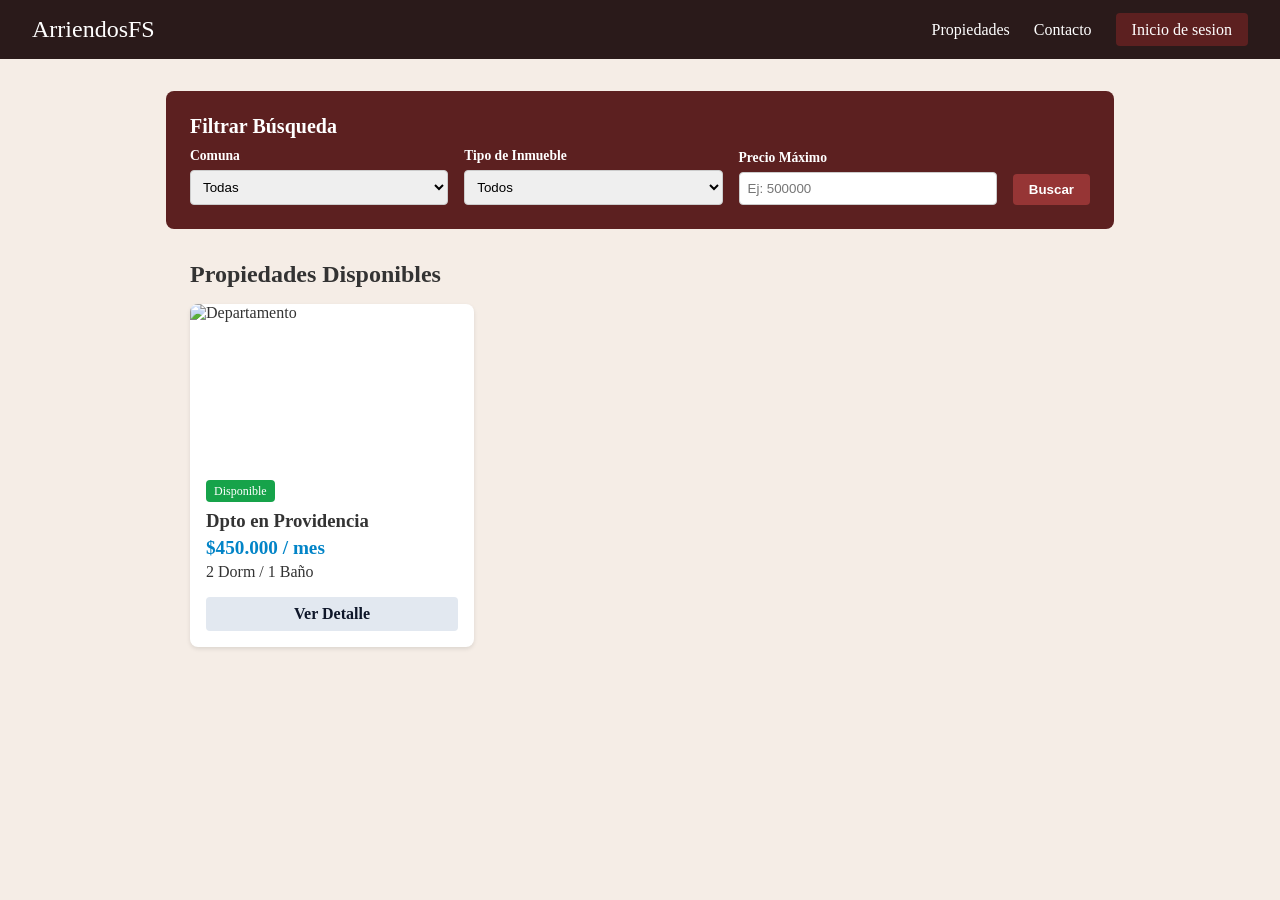
==== index.html @ 1f22d339 "Inicio" ====
<!DOCTYPE html>
<html>
    <head>
        <meta charset="UTF-8">
        <title>No se</title>
        <link rel="stylesheet" href="styles.css">
    </head>
    <body>


    <header>
        <a href="index.html" id="nombre-pag">ArriendosFS</a>
        <nav id="nav-header">
        <ul>
            <li><a href="#">Propiedades</a></li>
            <li><a href="#">Contacto</a></li>
            <li><a href="#" id="btn-inicio-sesion">Inicio de sesion</a></li>
        </ul>
        </nav>
    </header>

    <main>
        <section id="contenedor-filtros">
        <h3 id="titulo-filtro">Filtrar Búsqueda</h3>
        <form id="form-filtro">
            <div class="campo">
            <label for="comuna">Comuna</label>
            <select id="comuna">
                <option value="">Todas</option>
                <option value="providencia">Providencia</option>
                <option value="santiago">Santiago</option>
                <option value="las-condes">Las Condes</option>
            </select>
            </div>

            <div class="campo">
            <label for="tipo">Tipo de Inmueble</label>
            <select id="tipo">
                <option value="">Todos</option>
                <option value="departamento">Departamento</option>
                <option value="casa">Casa</option>
            </select>
            </div>

            <div class="campo">
            <label for="precio">Precio Máximo</label>
            <input type="number" id="precio" placeholder="Ej: 500000">
            </div>

            <button type="button" id="btn-buscar">Buscar</button>
        </form>
        </section>

        <section class="contenedor-catalogo">
        <h2>Propiedades Disponibles</h2>
        
        <div class="grid-tarjetas">
            
            <article class="tarjeta">
            <img src="https://encrypted-tbn0.gstatic.com/images?q=tbn:ANd9GcQ0rPWKWiBY8YCHVSubOOQ-rGFrdm1U799_s_og515Jdw&s=10" alt="Departamento">
            <div class="contenido-tarjeta">
                <span class="badge">Disponible</span>
                <h3>Dpto en Providencia</h3>
                <p class="precio">$450.000 / mes</p>
                <p>2 Dorm / 1 Baño</p>
                <a href="#" class="btn-detalle">Ver Detalle</a>
            </div>
            </article>

        </div>
        </section>

    </main>
    
    </body>
</html>
---- styles.css ----
* {
    margin: 0;
    padding: 0;
}

body {
    background-color: #f5ede6;
    color: #333333
}

header {
    background-color: #2a1a1a;
    color: #ffffff;
    display: flex;
    align-items: center;
    padding: 16px 32px;
    justify-content: space-between;
}

#nombre-pag {
    color: #ffffff;
    text-decoration: none;
    font-size: 24px;
}

#nav-header ul {
    display: flex;
    list-style: none;
    gap: 24px;
}

#nav-header a {
    color: #ffffff;
    text-decoration: none;
    font-size: 16px;
}

#btn-inicio-sesion {
    background-color: #5c2020;
    padding: 8px 16px;
    border-radius: 4px;
    color: #ffffff;
}

#contenedor-filtros {
    background-color: #5c2020;
    color: #ffffff;
    max-width: 900px;
    margin: 32px auto;
    padding: 24px;
    border-radius: 8px;
}

#form-filtro {
  display: flex;
  gap: 1rem;
  flex-wrap: wrap;
  align-items: flex-end;
}

.campo {
  flex: 1;
  min-width: 160px;
  display: flex;
  flex-direction: column;
}

.campo label {
  font-size: 0.85rem;
  margin-bottom: 0.4rem;
  font-weight: bold;
}

.campo select, 
.campo input {
  padding: 0.5rem;
  border: 1px solid #cccccc;
  border-radius: 4px;
}

#btn-buscar {
    background-color: #963535;
    color: #ffffff;
    border: none;
    padding: 8px 16px;
    border-radius: 4px;
    cursor: pointer;
    font-weight: bold;
}

#btn-buscar:hover {
  background-color: #421616;
}

#titulo-filtro {
    padding: 0 0 10px 0;
    font-size: 20px;
}

.contenedor-catalogo {
  max-width: 900px;
  margin: 0 auto 3rem auto;
}

.grid-tarjetas {
  display: grid;
  grid-template-columns: repeat(auto-fill, minmax(260px, 1fr));
  gap: 1.5rem;
  margin-top: 1rem;
}

.tarjeta {
  background-color: #ffffff;
  border-radius: 8px;
  overflow: hidden;
  box-shadow: 0 2px 4px rgba(0, 0, 0, 0.1);
  display: flex;
  flex-direction: column;
}

.tarjeta img {
  width: 100%;
  height: 160px;
  object-fit: cover;
}

.contenido-tarjeta {
  padding: 1rem;
}

.badge {
  display: inline-block;
  padding: 0.2rem 0.5rem;
  background-color: #16a34a;
  color: white;
  font-size: 0.75rem;
  border-radius: 4px;
  margin-bottom: 0.5rem;
}

.precio {
  color: #0284c7;
  font-size: 1.2rem;
  font-weight: bold;
  margin: 0.3rem 0;
}

.btn-detalle {
  display: block;
  text-align: center;
  background-color: #e2e8f0;
  color: #0f172a;
  text-decoration: none;
  padding: 0.5rem;
  border-radius: 4px;
  margin-top: 1rem;
  font-weight: bold;
}

.btn-detalle:hover {
  background-color: #cbd5e1;
}
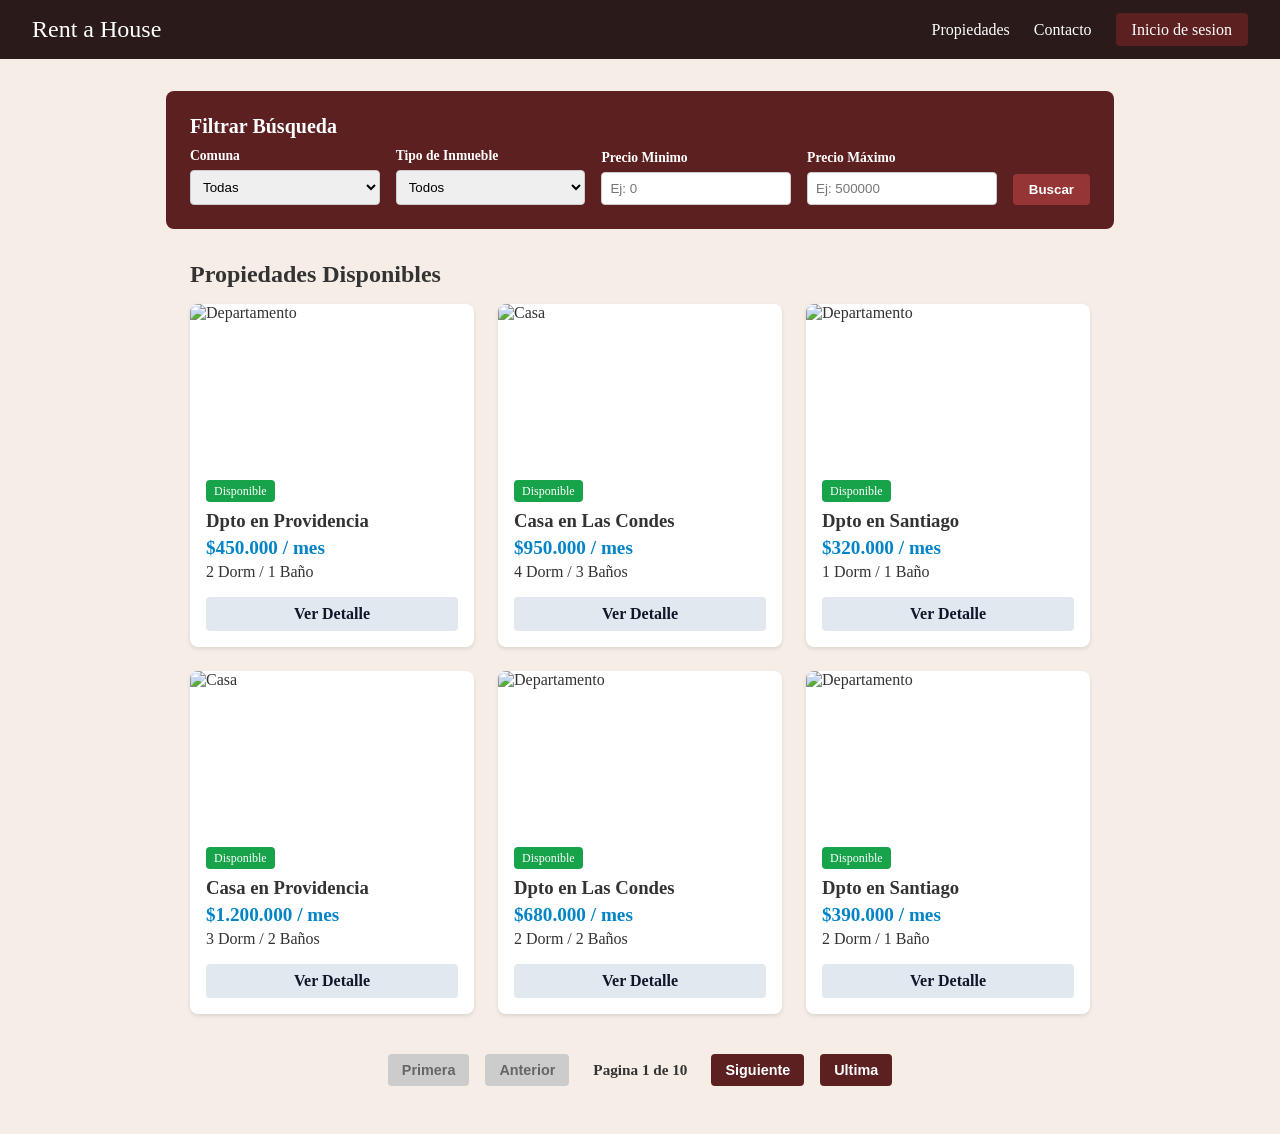
==== commit 573bc0a3: "avanze en pagina de busqueda, pagina de detalles implementada" ====
--- a/index.html
+++ b/index.html
@@ -2,14 +2,14 @@
 <html>
     <head>
         <meta charset="UTF-8">
-        <title>No se</title>
+        <title>Buscar propiedades</title>
         <link rel="stylesheet" href="styles.css">
     </head>
     <body>
 
 
     <header>
-        <a href="index.html" id="nombre-pag">ArriendosFS</a>
+        <a href="index.html" id="nombre-pag">Rent a House</a>
         <nav id="nav-header">
         <ul>
             <li><a href="#">Propiedades</a></li>
@@ -43,8 +43,13 @@
             </div>
 
             <div class="campo">
+            <label for="precio">Precio Minimo</label>
+            <input type="number" id="precio_min" placeholder="Ej: 0">
+            </div>
+
+            <div class="campo">
             <label for="precio">Precio Máximo</label>
-            <input type="number" id="precio" placeholder="Ej: 500000">
+            <input type="number" id="precio_max" placeholder="Ej: 500000">
             </div>
 
             <button type="button" id="btn-buscar">Buscar</button>
@@ -54,12 +59,12 @@
         <section class="contenedor-catalogo">
         <h2>Propiedades Disponibles</h2>
         
-        <div class="grid-tarjetas">
+        <div class="grid-propiedades">
             
-            <article class="tarjeta">
+            <article class="info-propiedad">
             <img src="https://encrypted-tbn0.gstatic.com/images?q=tbn:ANd9GcQ0rPWKWiBY8YCHVSubOOQ-rGFrdm1U799_s_og515Jdw&s=10" alt="Departamento">
-            <div class="contenido-tarjeta">
-                <span class="badge">Disponible</span>
+            <div class="contenido-propiedad">
+                <span class="estado-propiedad">Disponible</span>
                 <h3>Dpto en Providencia</h3>
                 <p class="precio">$450.000 / mes</p>
                 <p>2 Dorm / 1 Baño</p>
@@ -67,7 +72,72 @@
             </div>
             </article>
 
+
+             <article class="info-propiedad">
+            <img src="https://cache.enlaceinmobiliario.cl/cdn-cgi/image/format=webp,width=auto,height=293/DiseosinttuloT.-683738bfacd817.webp" alt="Casa">
+            <div class="contenido-propiedad">
+                <span class="estado-propiedad">Disponible</span>
+                <h3>Casa en Las Condes</h3>
+                <p class="precio">$950.000 / mes</p>
+                <p>4 Dorm / 3 Baños</p>
+                <a href="#" class="btn-detalle">Ver Detalle</a>
+            </div>
+            </article>
+
+            <article class="info-propiedad">
+            <img src="https://encrypted-tbn0.gstatic.com/images?q=tbn:ANd9GcQZvKnG5Xv_4jPkBTbIH414GO9c1qU98kRMdAsPIR1vzffpo4Tww0I4xgZA&s=10" alt="Departamento">
+            <div class="contenido-propiedad">
+                <span class="estado-propiedad">Disponible</span>
+                <h3>Dpto en Santiago</h3>
+                <p class="precio">$320.000 / mes</p>
+                <p>1 Dorm / 1 Baño</p>
+                <a href="#" class="btn-detalle">Ver Detalle</a>
+            </div>
+            </article>
+
+            <article class="info-propiedad">
+            <img src="https://encrypted-tbn0.gstatic.com/images?q=tbn:ANd9GcRKdGm5MUOHX5bXEGTLJxtabIO2lG6jBqBHimjG5SM8obzz94jOzar3Nsk&s=10" alt="Casa">
+            <div class="contenido-propiedad">
+                <span class="estado-propiedad">Disponible</span>
+                <h3>Casa en Providencia</h3>
+                <p class="precio">$1.200.000 / mes</p>
+                <p>3 Dorm / 2 Baños</p>
+                <a href="#" class="btn-detalle">Ver Detalle</a>
+            </div>
+            </article>
+
+            <article class="info-propiedad">
+            <img src="https://demoazimg.prop360.cl/lgpropiedades/img/propiedades/6392_nnbeMgci0HUmYnceG5mj20260417162316.jpeg?sv=2021-06-08&ss=f&srt=sco&sp=r&se=2026-02-01T23:44:43Z&st=2022-09-12T15:44:43Z&spr=https&sig=8wumTxX67AEf8bZxCO8ZoRk9Jw6m8UWq2%2FYFAqMdnJw%3D" alt="Departamento">
+            <div class="contenido-propiedad">
+                <span class="estado-propiedad">Disponible</span>
+                <h3>Dpto en Las Condes</h3>
+                <p class="precio">$680.000 / mes</p>
+                <p>2 Dorm / 2 Baños</p>
+                <a href="#" class="btn-detalle">Ver Detalle</a>
+            </div>
+            </article>
+
+            <article class="info-propiedad">
+            <img src="https://encrypted-tbn0.gstatic.com/images?q=tbn:ANd9GcSO7C5NhjurmxUzo-tINYx4J98oD-4_DEHmKnXCE_JnRT9NfnIbCYhZi4_F&s=10" alt="Departamento">
+            <div class="contenido-propiedad">
+                <span class="estado-propiedad">Disponible</span>
+                <h3>Dpto en Santiago</h3>
+                <p class="precio">$390.000 / mes</p>
+                <p>2 Dorm / 1 Baño</p>
+                <a href="#" class="btn-detalle">Ver Detalle</a>
+            </div>
+            </article>
+
         </div>
+
+        <div class="paginacion">
+            <button class="btn-paginacion" disabled> Primera</button>
+            <button class="btn-paginacion" disabled> Anterior</button>
+            <span class="texto-paginacion"> Pagina 1 de 10</span>
+            <button class="btn-paginacion"> Siguiente</button>
+            <button class="btn-paginacion"> Ultima</button>
+        </div>
+
         </section>
 
     </main>
--- a/styles.css
+++ b/styles.css
@@ -60,7 +60,7 @@
 
 .campo {
   flex: 1;
-  min-width: 160px;
+  min-width: 140px;
   display: flex;
   flex-direction: column;
 }
@@ -102,14 +102,14 @@
   margin: 0 auto 3rem auto;
 }
 
-.grid-tarjetas {
+.grid-propiedades {
   display: grid;
   grid-template-columns: repeat(auto-fill, minmax(260px, 1fr));
   gap: 1.5rem;
   margin-top: 1rem;
 }
 
-.tarjeta {
+.info-propiedad {
   background-color: #ffffff;
   border-radius: 8px;
   overflow: hidden;
@@ -118,17 +118,17 @@
   flex-direction: column;
 }
 
-.tarjeta img {
+.info-propiedad img {
   width: 100%;
   height: 160px;
   object-fit: cover;
 }
 
-.contenido-tarjeta {
+.contenido-propiedad {
   padding: 1rem;
 }
 
-.badge {
+.estado-propiedad {
   display: inline-block;
   padding: 0.2rem 0.5rem;
   background-color: #16a34a;
@@ -159,4 +159,164 @@
 
 .btn-detalle:hover {
   background-color: #cbd5e1;
+}
+
+.paginacion{
+  display: flex;
+  justify-content: center;
+  align-items: center;
+  gap: 1rem;
+  margin-top: 2.5rem;
+  width: 100%;
+  flex-wrap: wrap;
+}
+
+.btn-paginacion{
+  background-color: #5c2020;
+  color: #ffffff;
+  border: none;
+  padding: 8px 14px;
+  border-radius: 4px;
+  cursor: pointer;
+  font-weight: bold;
+  font-size: 0.9rem;
+}
+
+.btn-paginacion:hover:not(:disabled){
+  background-color: #421616;
+}
+
+.btn-paginacion:disabled{
+  background-color: #cccccc;
+  color: #666;
+  cursor: not-allowed;
+}
+
+.texto-paginacion{
+  font-weight: bold;
+  color: #333333;
+  font-size: 0.95rem;
+  padding: 0 0.5rem;
+}
+
+.contenedor-detalle {
+    max-width: 900px;
+    margin: 0 auto 3rem auto;
+    padding: 0 1rem;
+}
+
+.btn-volver {
+    display: inline-block;
+    color: #5c2020;
+    text-decoration: none;
+    font-weight: bold;
+    margin-bottom: 1rem;
+}
+
+.btn-volver:hover {
+    text-decoration: underline;
+}
+
+.detalle-grid {
+    display: grid;
+    grid-template-columns: 1fr 1fr;
+    gap: 2rem;
+    background-color: #ffffff;
+    padding: 2rem;
+    border-radius: 8px;
+    box-shadow: 0 2px 4px rgba(0, 0, 0, 0.1);
+}
+
+@media (max-width: 768px) {
+    .detalle-grid {
+        grid-template-columns: 1fr;
+    }
+}
+
+.detalle-imagenes .img-principal {
+    width: 100%;
+    height: 300px;
+    object-fit: cover;
+    border-radius: 6px;
+    margin-bottom: 1rem;
+}
+
+.galeria-minaturas {
+    display: flex;
+    gap: 0.5rem;
+}
+
+.galeria-minaturas img {
+    width: calc(33.333% - 0.35rem);
+    height: 70px;
+    object-fit: cover;
+    border-radius: 4px;
+    cursor: pointer;
+    opacity: 0.8;
+    transition: opacity 0.2s;
+}
+
+.galeria-minaturas img:hover {
+    opacity: 1;
+}
+
+.detalle-info h2 {
+    font-size: 1.5rem;
+    margin-bottom: 0.5rem;
+    color: #2a1a1a;
+}
+
+.caracteristicas-clave {
+    margin: 1rem 0;
+    display: grid;
+    grid-template-columns: 1fr 1fr;
+    gap: 0.5rem;
+    background-color: #f5ede6;
+    padding: 1rem;
+    border-radius: 6px;
+    font-size: 0.9rem;
+}
+
+.descripcion-propiedad {
+    font-size: 0.95rem;
+    line-height: 1.5;
+    color: #555555;
+    margin-bottom: 1.5rem;
+}
+
+.contenedor-consulta {
+    background-color: #fcf8f6;
+    padding: 1.5rem;
+    border-radius: 6px;
+    border: 1px solid #e2dad4;
+}
+
+.contenedor-consulta h3 {
+    font-size: 1.1rem;
+    margin-bottom: 1rem;
+    color: #5c2020;
+}
+
+.contenedor-consulta textarea {
+    padding: 0.5rem;
+    border: 1px solid #cccccc;
+    border-radius: 4px;
+    font-family: inherit;
+    resize: vertical;
+}
+
+#btn-enviar-consulta {
+    background-color: #5c2020;
+    color: #ffffff;
+    border: none;
+    padding: 10px 16px;
+    border-radius: 4px;
+    cursor: pointer;
+    font-weight: bold;
+    width: 100%;
+    margin-top: 1rem;
+}
+
+#btn-enviar-consulta:hover {
+    background-color: #421616;
 }
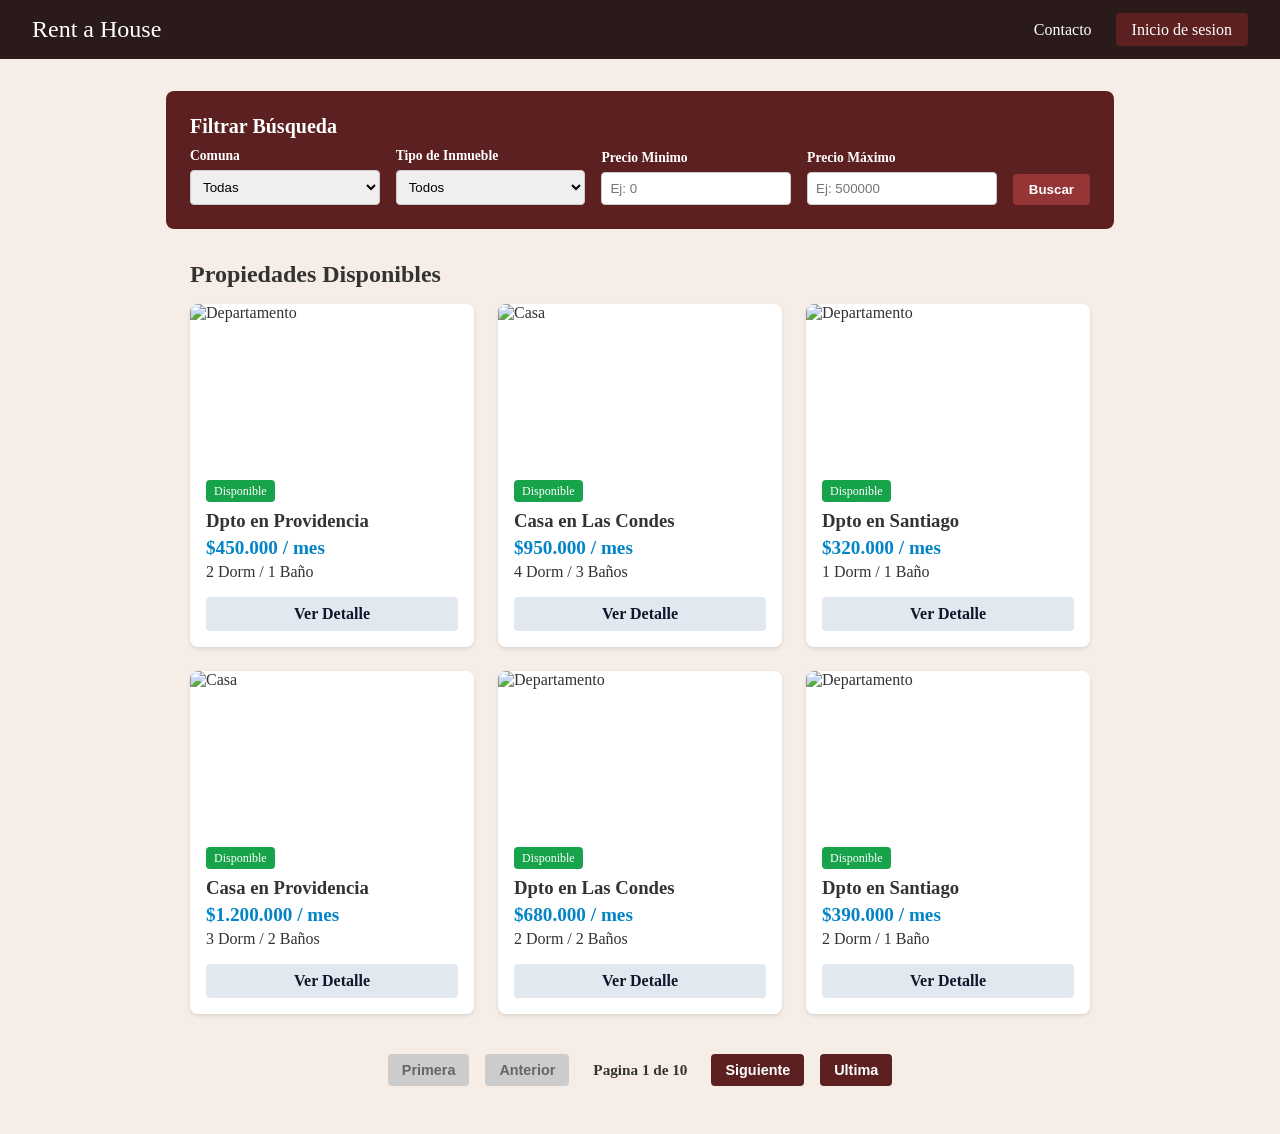
==== commit a7f09788: "agregue pagina login y registro de propiedades, implemente script para login" ====
--- a/index.html
+++ b/index.html
@@ -12,9 +12,8 @@
         <a href="index.html" id="nombre-pag">Rent a House</a>
         <nav id="nav-header">
         <ul>
-            <li><a href="#">Propiedades</a></li>
             <li><a href="#">Contacto</a></li>
-            <li><a href="#" id="btn-inicio-sesion">Inicio de sesion</a></li>
+            <li><a href="login.html" id="btn-inicio-sesion">Inicio de sesion</a></li>
         </ul>
         </nav>
     </header>
@@ -68,7 +67,7 @@
                 <h3>Dpto en Providencia</h3>
                 <p class="precio">$450.000 / mes</p>
                 <p>2 Dorm / 1 Baño</p>
-                <a href="#" class="btn-detalle">Ver Detalle</a>
+                <a href="detalles.html" class="btn-detalle">Ver Detalle</a>
             </div>
             </article>
 
@@ -80,7 +79,7 @@
                 <h3>Casa en Las Condes</h3>
                 <p class="precio">$950.000 / mes</p>
                 <p>4 Dorm / 3 Baños</p>
-                <a href="#" class="btn-detalle">Ver Detalle</a>
+                <a href="detalles.html" class="btn-detalle">Ver Detalle</a>
             </div>
             </article>
 
@@ -91,7 +90,7 @@
                 <h3>Dpto en Santiago</h3>
                 <p class="precio">$320.000 / mes</p>
                 <p>1 Dorm / 1 Baño</p>
-                <a href="#" class="btn-detalle">Ver Detalle</a>
+                <a href="detalles.html" class="btn-detalle">Ver Detalle</a>
             </div>
             </article>
 
@@ -102,7 +101,7 @@
                 <h3>Casa en Providencia</h3>
                 <p class="precio">$1.200.000 / mes</p>
                 <p>3 Dorm / 2 Baños</p>
-                <a href="#" class="btn-detalle">Ver Detalle</a>
+                <a href="detalles.html" class="btn-detalle">Ver Detalle</a>
             </div>
             </article>
 
@@ -113,7 +112,7 @@
                 <h3>Dpto en Las Condes</h3>
                 <p class="precio">$680.000 / mes</p>
                 <p>2 Dorm / 2 Baños</p>
-                <a href="#" class="btn-detalle">Ver Detalle</a>
+                <a href="detalles.html" class="btn-detalle">Ver Detalle</a>
             </div>
             </article>
 
@@ -124,7 +123,7 @@
                 <h3>Dpto en Santiago</h3>
                 <p class="precio">$390.000 / mes</p>
                 <p>2 Dorm / 1 Baño</p>
-                <a href="#" class="btn-detalle">Ver Detalle</a>
+                <a href="detalles.html" class="btn-detalle">Ver Detalle</a>
             </div>
             </article>
 
@@ -141,6 +140,8 @@
         </section>
 
     </main>
-    
+
+     <script src="index-script.js"></script>
+
     </body>
 </html>
--- a/styles.css
+++ b/styles.css
@@ -319,4 +319,74 @@
 
 #btn-enviar-consulta:hover {
     background-color: #421616;
+}
+
+
+#contenedor-login {
+    max-width: 450px;
+    margin: 60px auto;
+    padding: 0 1rem;
+}
+
+.caja-login {
+    background-color: #ffffff;
+    padding: 2.5rem;
+    border-radius: 8px;
+    box-shadow: 0 4px 8px rgba(0, 0, 0, 0.1);
+}
+
+.caja-login h2 {
+    color: #2a1a1a;
+    font-size: 1.8rem;
+    margin-bottom: 0.3rem;
+    text-align: center;
+}
+
+.subtitulo-login {
+    font-size: 0.85rem;
+    color: #666666;
+    text-align: center;
+    margin-bottom: 1.5rem;
+}
+
+#form-login {
+    display: flex;
+    flex-direction: column;
+    gap: 1.2rem;
+}
+
+#form-login .campo {
+    width: 100%;
+}
+
+#btn-ingresar {
+    background-color: #5c2020;
+    color: #ffffff;
+    border: none;
+    padding: 10px;
+    border-radius: 4px;
+    cursor: pointer;
+    font-weight: bold;
+    font-size: 1rem;
+    margin-top: 0.5px;
+}
+
+#btn-ingresar:hover {
+    background-color: #421616;
+}
+
+.enlaces-login {
+    margin-top: 1.5rem;
+    text-align: center;
+}
+
+.enlaces-login a {
+    color: #5c2020;
+    text-decoration: none;
+    font-size: 0.9rem;
+    font-weight: bold;
+}
+
+.enlaces-login a:hover {
+    text-decoration: underline;
 }
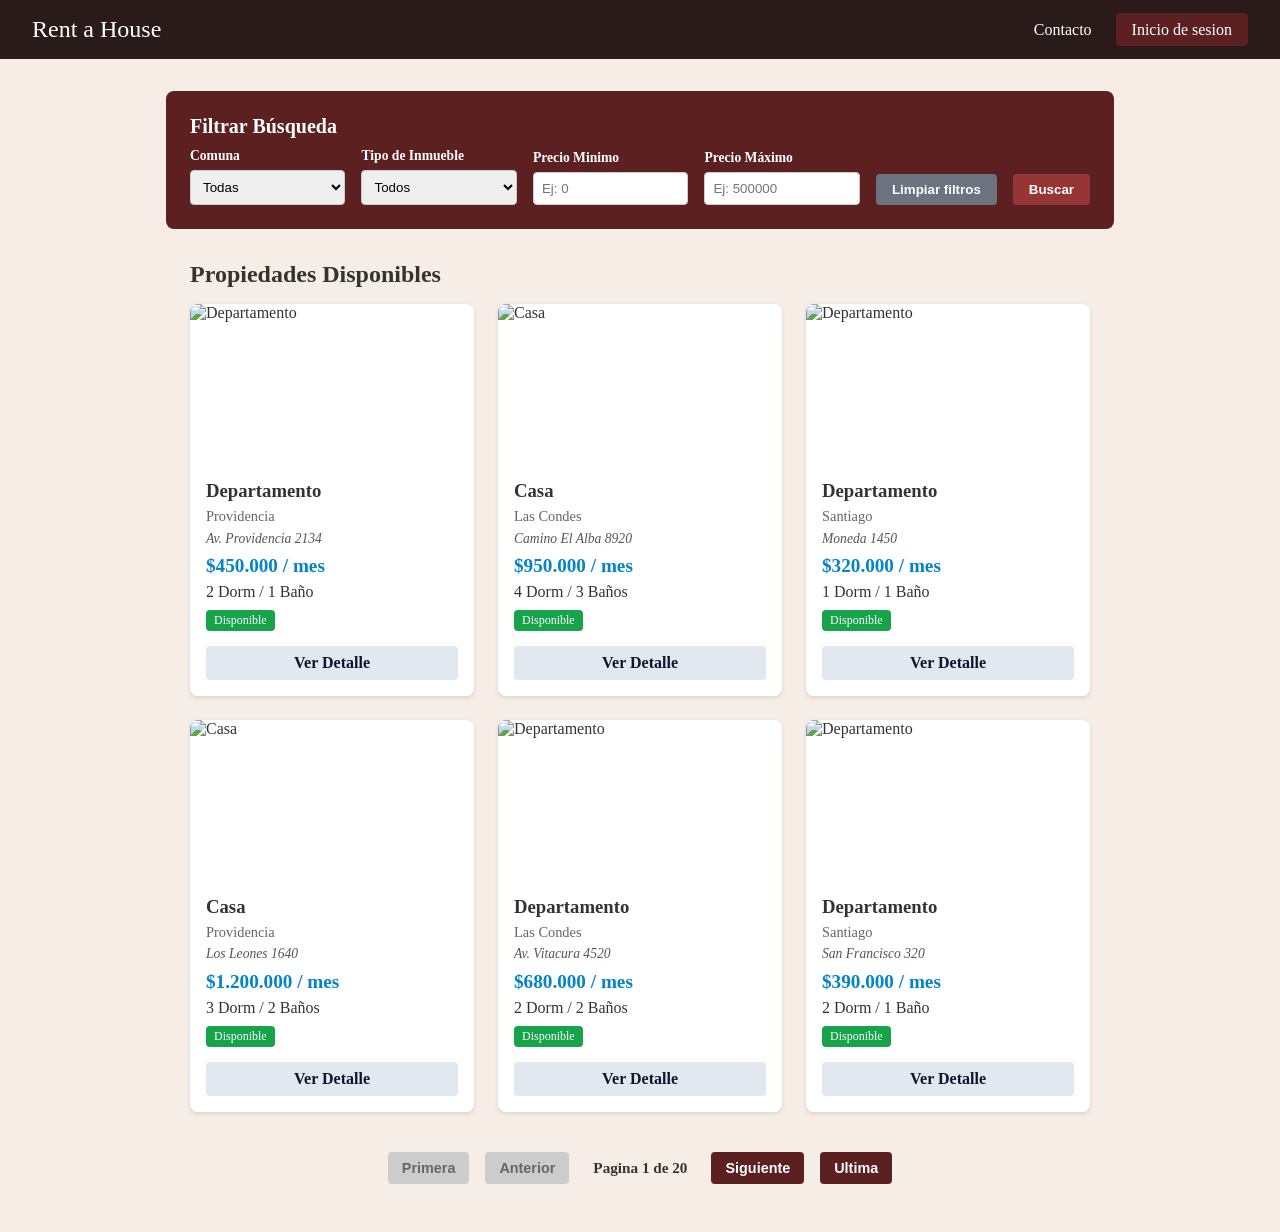
==== commit 4b4647ed: "mejore la informacion de las propiedades e implemente los filtros FUNCIONALES" ====
--- a/index.html
+++ b/index.html
@@ -43,7 +43,7 @@
 
             <div class="campo">
             <label for="precio">Precio Minimo</label>
-            <input type="number" id="precio_min" placeholder="Ej: 0">
+            <input type="number" id="precio_min" placeholder="Ej: 0" min="0">
             </div>
 
             <div class="campo">
@@ -51,6 +51,7 @@
             <input type="number" id="precio_max" placeholder="Ej: 500000">
             </div>
 
+            <button type="button" id="btn-reset">Limpiar filtros</button>
             <button type="button" id="btn-buscar">Buscar</button>
         </form>
         </section>
@@ -60,81 +61,92 @@
         
         <div class="grid-propiedades">
             
-            <article class="info-propiedad">
-            <img src="https://encrypted-tbn0.gstatic.com/images?q=tbn:ANd9GcQ0rPWKWiBY8YCHVSubOOQ-rGFrdm1U799_s_og515Jdw&s=10" alt="Departamento">
-            <div class="contenido-propiedad">
-                <span class="estado-propiedad">Disponible</span>
-                <h3>Dpto en Providencia</h3>
-                <p class="precio">$450.000 / mes</p>
-                <p>2 Dorm / 1 Baño</p>
-                <a href="detalles.html" class="btn-detalle">Ver Detalle</a>
-            </div>
+            <article class="info-propiedad" data-comuna="providencia" data-tipo="departamento" data-precio="450000">
+                <img src="https://encrypted-tbn0.gstatic.com/images?q=tbn:ANd9GcQ0rPWKWiBY8YCHVSubOOQ-rGFrdm1U799_s_og515Jdw&s=10" alt="Departamento">
+                <div class="contenido-propiedad">
+                    <h3>Departamento</h3>
+                    <p class="comuna-propiedad">Providencia</p>
+                    <p class="direccion-propiedad">Av. Providencia 2134</p>
+                    <p class="precio">$450.000 / mes</p>
+                    <p>2 Dorm / 1 Baño</p>
+                    <span class="estado-propiedad">Disponible</span>
+                    <a href="detalles.html" class="btn-detalle">Ver Detalle</a>
+                </div>
             </article>
 
-
-             <article class="info-propiedad">
-            <img src="https://cache.enlaceinmobiliario.cl/cdn-cgi/image/format=webp,width=auto,height=293/DiseosinttuloT.-683738bfacd817.webp" alt="Casa">
-            <div class="contenido-propiedad">
-                <span class="estado-propiedad">Disponible</span>
-                <h3>Casa en Las Condes</h3>
-                <p class="precio">$950.000 / mes</p>
-                <p>4 Dorm / 3 Baños</p>
-                <a href="detalles.html" class="btn-detalle">Ver Detalle</a>
-            </div>
+            <article class="info-propiedad" data-comuna="las-condes" data-tipo="casa" data-precio="950000">
+                <img src="https://cache.enlaceinmobiliario.cl/cdn-cgi/image/format=webp,width=auto,height=293/DiseosinttuloT.-683738bfacd817.webp" alt="Casa">
+                <div class="contenido-propiedad">
+                    <h3>Casa</h3>
+                    <p class="comuna-propiedad">Las Condes</p>
+                    <p class="direccion-propiedad">Camino El Alba 8920</p>
+                    <p class="precio">$950.000 / mes</p>
+                    <p>4 Dorm / 3 Baños</p>
+                    <span class="estado-propiedad">Disponible</span>
+                    <a href="detalles.html" class="btn-detalle">Ver Detalle</a>
+                </div>
             </article>
 
-            <article class="info-propiedad">
-            <img src="https://encrypted-tbn0.gstatic.com/images?q=tbn:ANd9GcQZvKnG5Xv_4jPkBTbIH414GO9c1qU98kRMdAsPIR1vzffpo4Tww0I4xgZA&s=10" alt="Departamento">
-            <div class="contenido-propiedad">
-                <span class="estado-propiedad">Disponible</span>
-                <h3>Dpto en Santiago</h3>
-                <p class="precio">$320.000 / mes</p>
-                <p>1 Dorm / 1 Baño</p>
-                <a href="detalles.html" class="btn-detalle">Ver Detalle</a>
-            </div>
+            <article class="info-propiedad" data-comuna="santiago" data-tipo="departamento" data-precio="320000">
+                <img src="https://encrypted-tbn0.gstatic.com/images?q=tbn:ANd9GcQZvKnG5Xv_4jPkBTbIH414GO9c1qU98kRMdAsPIR1vzffpo4Tww0I4xgZA&s=10" alt="Departamento">
+                <div class="contenido-propiedad">
+                    <h3>Departamento</h3>
+                    <p class="comuna-propiedad">Santiago</p>
+                    <p class="direccion-propiedad">Moneda 1450</p>
+                    <p class="precio">$320.000 / mes</p>
+                    <p>1 Dorm / 1 Baño</p>
+                    <span class="estado-propiedad">Disponible</span>
+                    <a href="detalles.html" class="btn-detalle">Ver Detalle</a>
+                </div>
             </article>
 
-            <article class="info-propiedad">
-            <img src="https://encrypted-tbn0.gstatic.com/images?q=tbn:ANd9GcRKdGm5MUOHX5bXEGTLJxtabIO2lG6jBqBHimjG5SM8obzz94jOzar3Nsk&s=10" alt="Casa">
-            <div class="contenido-propiedad">
-                <span class="estado-propiedad">Disponible</span>
-                <h3>Casa en Providencia</h3>
-                <p class="precio">$1.200.000 / mes</p>
-                <p>3 Dorm / 2 Baños</p>
-                <a href="detalles.html" class="btn-detalle">Ver Detalle</a>
-            </div>
+            <article class="info-propiedad" data-comuna="providencia" data-tipo="casa" data-precio="1200000">
+                <img src="https://encrypted-tbn0.gstatic.com/images?q=tbn:ANd9GcRKdGm5MUOHX5bXEGTLJxtabIO2lG6jBqBHimjG5SM8obzz94jOzar3Nsk&s=10" alt="Casa">
+                <div class="contenido-propiedad">
+                    <h3>Casa</h3>
+                    <p class="comuna-propiedad">Providencia</p>
+                    <p class="direccion-propiedad">Los Leones 1640</p>
+                    <p class="precio">$1.200.000 / mes</p>
+                    <p>3 Dorm / 2 Baños</p>
+                    <span class="estado-propiedad">Disponible</span>
+                    <a href="detalles.html" class="btn-detalle">Ver Detalle</a>
+                </div>
             </article>
 
-            <article class="info-propiedad">
-            <img src="https://demoazimg.prop360.cl/lgpropiedades/img/propiedades/6392_nnbeMgci0HUmYnceG5mj20260417162316.jpeg?sv=2021-06-08&ss=f&srt=sco&sp=r&se=2026-02-01T23:44:43Z&st=2022-09-12T15:44:43Z&spr=https&sig=8wumTxX67AEf8bZxCO8ZoRk9Jw6m8UWq2%2FYFAqMdnJw%3D" alt="Departamento">
-            <div class="contenido-propiedad">
-                <span class="estado-propiedad">Disponible</span>
-                <h3>Dpto en Las Condes</h3>
-                <p class="precio">$680.000 / mes</p>
-                <p>2 Dorm / 2 Baños</p>
-                <a href="detalles.html" class="btn-detalle">Ver Detalle</a>
-            </div>
+            <article class="info-propiedad" data-comuna="las-condes" data-tipo="departamento" data-precio="680000">
+                <img src="https://demoazimg.prop360.cl/lgpropiedades/img/propiedades/6392_nnbeMgci0HUmYnceG5mj20260417162316.jpeg?sv=2021-06-08&ss=f&srt=sco&sp=r&se=2026-02-01T23:44:43Z&st=2022-09-12T15:44:43Z&spr=https&sig=8wumTxX67AEf8bZxCO8ZoRk9Jw6m8UWq2%2FYFAqMdnJw%3D" alt="Departamento">
+                <div class="contenido-propiedad">
+                    <h3>Departamento</h3>
+                    <p class="comuna-propiedad">Las Condes</p>
+                    <p class="direccion-propiedad">Av. Vitacura 4520</p>
+                    <p class="precio">$680.000 / mes</p>
+                    <p>2 Dorm / 2 Baños</p>
+                    <span class="estado-propiedad">Disponible</span>
+                    <a href="detalles.html" class="btn-detalle">Ver Detalle</a>
+                </div>
             </article>
 
-            <article class="info-propiedad">
-            <img src="https://encrypted-tbn0.gstatic.com/images?q=tbn:ANd9GcSO7C5NhjurmxUzo-tINYx4J98oD-4_DEHmKnXCE_JnRT9NfnIbCYhZi4_F&s=10" alt="Departamento">
-            <div class="contenido-propiedad">
-                <span class="estado-propiedad">Disponible</span>
-                <h3>Dpto en Santiago</h3>
-                <p class="precio">$390.000 / mes</p>
-                <p>2 Dorm / 1 Baño</p>
-                <a href="detalles.html" class="btn-detalle">Ver Detalle</a>
-            </div>
+            <article class="info-propiedad" data-comuna="santiago" data-tipo="departamento" data-precio="390000">
+                <img src="https://encrypted-tbn0.gstatic.com/images?q=tbn:ANd9GcSO7C5NhjurmxUzo-tINYx4J98oD-4_DEHmKnXCE_JnRT9NfnIbCYhZi4_F&s=10" alt="Departamento">
+                <div class="contenido-propiedad">
+                    <h3>Departamento</h3>
+                    <p class="comuna-propiedad">Santiago</p>
+                    <p class="direccion-propiedad">San Francisco 320</p>
+                    <p class="precio">$390.000 / mes</p>
+                    <p>2 Dorm / 1 Baño</p>
+                    <span class="estado-propiedad">Disponible</span>
+                    <a href="detalles.html" class="btn-detalle">Ver Detalle</a>
+                </div>
             </article>
 
         </div>
 
         <div class="paginacion">
-            <button class="btn-paginacion" disabled> Primera</button>
-            <button class="btn-paginacion" disabled> Anterior</button>
-            <span class="texto-paginacion"> Pagina 1 de 10</span>
-            <button class="btn-paginacion"> Siguiente</button>
-            <button class="btn-paginacion"> Ultima</button>
+            <button type="button" id="btn-pag-primera" class="btn-paginacion" disabled> Primera</button>
+            <button type="button" id="btn-pag-anterior" class="btn-paginacion" disabled> Anterior</button>
+            <span id="texto-paginacion" class="texto-paginacion"> Pagina 1 de 10</span>
+            <button type="button" id="btn-pag-siguiente" class="btn-paginacion"> Siguiente</button>
+            <button type="button" id="btn-pag-ultima" class="btn-paginacion"> Ultima</button>
         </div>
 
         </section>
@@ -144,4 +156,4 @@
      <script src="index-script.js"></script>
 
     </body>
-</html>+</html>
--- a/styles.css
+++ b/styles.css
@@ -77,6 +77,21 @@
   border: 1px solid #cccccc;
   border-radius: 4px;
 }
+
+#btn-reset {
+    background-color: #6b7280; /* Gris oscuro */
+    color: #ffffff;
+    border: none;
+    padding: 8px 16px;
+    border-radius: 4px;
+    cursor: pointer;
+    font-weight: bold;
+}
+
+#btn-reset:hover {
+    background-color: #4b5563;
+}
+
 
 #btn-buscar {
     background-color: #963535;
@@ -125,36 +140,54 @@
 }
 
 .contenido-propiedad {
-  padding: 1rem;
+    padding: 1rem;
+    display: flex;
+    flex-direction: column;
+    gap: 0.35rem;
+}
+
+.comuna-propiedad {
+    font-size: 0.9rem;
+    color: #666666;
+    font-weight: 500;
+}
+
+.direccion-propiedad {
+    font-size: 0.85rem;
+    color: #555555;
+    font-style: italic;
+    margin-bottom: 0.2rem;
+}
+
+.precio {
+    color: #0284c7;
+    font-size: 1.2rem;
+    font-weight: bold;
+    margin: 0;
 }
 
 .estado-propiedad {
-  display: inline-block;
-  padding: 0.2rem 0.5rem;
-  background-color: #16a34a;
-  color: white;
-  font-size: 0.75rem;
-  border-radius: 4px;
-  margin-bottom: 0.5rem;
-}
-
-.precio {
-  color: #0284c7;
-  font-size: 1.2rem;
-  font-weight: bold;
-  margin: 0.3rem 0;
+    display: inline-block;
+    width: fit-content;
+    padding: 0.2rem 0.5rem;
+    background-color: #16a34a;
+    color: white;
+    font-size: 0.75rem;
+    border-radius: 4px;
+    margin-top: 0.2rem;
+    margin-bottom: 0;
 }
 
 .btn-detalle {
-  display: block;
-  text-align: center;
-  background-color: #e2e8f0;
-  color: #0f172a;
-  text-decoration: none;
-  padding: 0.5rem;
-  border-radius: 4px;
-  margin-top: 1rem;
-  font-weight: bold;
+    display: block;
+    text-align: center;
+    background-color: #e2e8f0;
+    color: #0f172a;
+    text-decoration: none;
+    padding: 0.5rem;
+    border-radius: 4px;
+    margin-top: 0.6rem;
+    font-weight: bold;
 }
 
 .btn-detalle:hover {
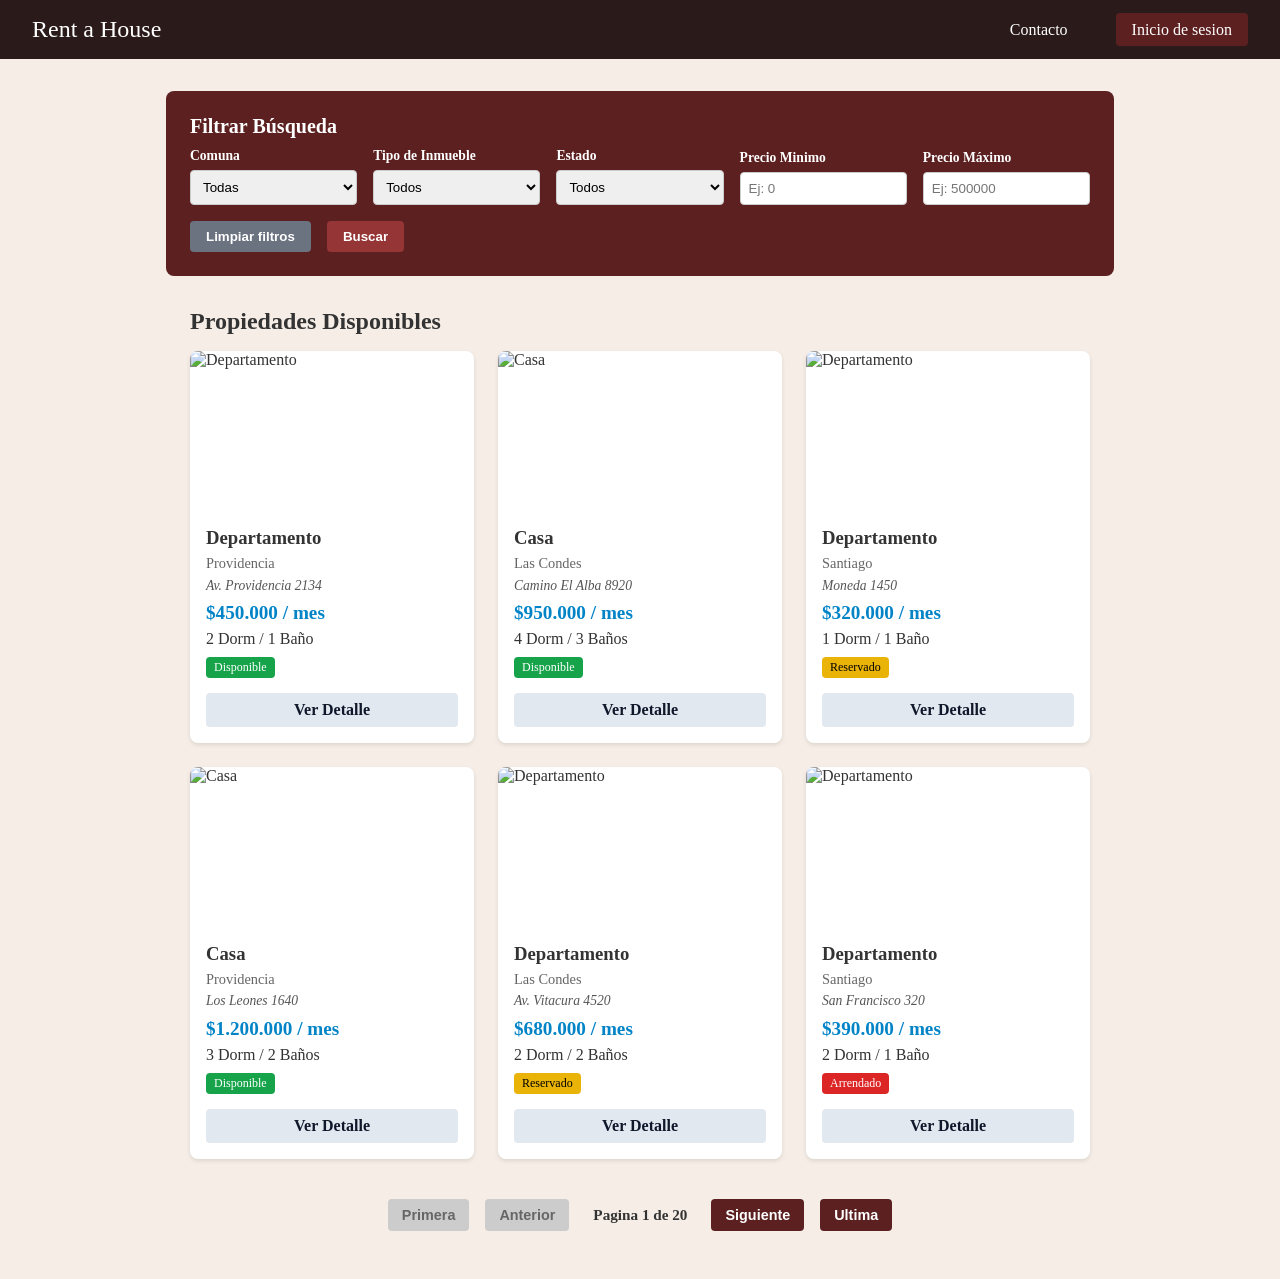
==== commit 30b7d091: "agregue mas estados con sus colores respectivos, agregue filtro por estado" ====
--- a/index.html
+++ b/index.html
@@ -13,6 +13,8 @@
         <nav id="nav-header">
         <ul>
             <li><a href="#">Contacto</a></li>
+            <li><a href="registro.html" id="item-registro" style="display: none;">Registro</a></li>
+            <li id="item-usuario" style="display: none;"> <span id="texto-usuario"></span></li>
             <li><a href="login.html" id="btn-inicio-sesion">Inicio de sesion</a></li>
         </ul>
         </nav>
@@ -42,6 +44,15 @@
             </div>
 
             <div class="campo">
+            <label for="estado">Estado</label>
+                <select id="estado">
+                    <option value="">Todos</option>
+                    <option value="disponible">Disponible</option>
+                    <option value="reservado">Reservado</option>
+                    <option value="arrendado">Arrendado</option>
+                </select>
+            </div>
+            <div class="campo">
             <label for="precio">Precio Minimo</label>
             <input type="number" id="precio_min" placeholder="Ej: 0" min="0">
             </div>
@@ -60,8 +71,8 @@
         <h2>Propiedades Disponibles</h2>
         
         <div class="grid-propiedades">
-            
-            <article class="info-propiedad" data-comuna="providencia" data-tipo="departamento" data-precio="450000">
+    
+            <article class="info-propiedad" data-comuna="providencia" data-tipo="departamento" data-estado="disponible" data-precio="450000">
                 <img src="https://encrypted-tbn0.gstatic.com/images?q=tbn:ANd9GcQ0rPWKWiBY8YCHVSubOOQ-rGFrdm1U799_s_og515Jdw&s=10" alt="Departamento">
                 <div class="contenido-propiedad">
                     <h3>Departamento</h3>
@@ -74,7 +85,7 @@
                 </div>
             </article>
 
-            <article class="info-propiedad" data-comuna="las-condes" data-tipo="casa" data-precio="950000">
+            <article class="info-propiedad" data-comuna="las-condes" data-tipo="casa" data-estado="disponible" data-precio="950000">
                 <img src="https://cache.enlaceinmobiliario.cl/cdn-cgi/image/format=webp,width=auto,height=293/DiseosinttuloT.-683738bfacd817.webp" alt="Casa">
                 <div class="contenido-propiedad">
                     <h3>Casa</h3>
@@ -87,7 +98,7 @@
                 </div>
             </article>
 
-            <article class="info-propiedad" data-comuna="santiago" data-tipo="departamento" data-precio="320000">
+            <article class="info-propiedad" data-comuna="santiago" data-tipo="departamento" data-estado="reservado" data-precio="320000">
                 <img src="https://encrypted-tbn0.gstatic.com/images?q=tbn:ANd9GcQZvKnG5Xv_4jPkBTbIH414GO9c1qU98kRMdAsPIR1vzffpo4Tww0I4xgZA&s=10" alt="Departamento">
                 <div class="contenido-propiedad">
                     <h3>Departamento</h3>
@@ -95,12 +106,12 @@
                     <p class="direccion-propiedad">Moneda 1450</p>
                     <p class="precio">$320.000 / mes</p>
                     <p>1 Dorm / 1 Baño</p>
-                    <span class="estado-propiedad">Disponible</span>
+                    <span class="estado-propiedad">Reservado</span>
                     <a href="detalles.html" class="btn-detalle">Ver Detalle</a>
                 </div>
             </article>
 
-            <article class="info-propiedad" data-comuna="providencia" data-tipo="casa" data-precio="1200000">
+            <article class="info-propiedad" data-comuna="providencia" data-tipo="casa" data-estado="disponible" data-precio="1200000">
                 <img src="https://encrypted-tbn0.gstatic.com/images?q=tbn:ANd9GcRKdGm5MUOHX5bXEGTLJxtabIO2lG6jBqBHimjG5SM8obzz94jOzar3Nsk&s=10" alt="Casa">
                 <div class="contenido-propiedad">
                     <h3>Casa</h3>
@@ -113,7 +124,7 @@
                 </div>
             </article>
 
-            <article class="info-propiedad" data-comuna="las-condes" data-tipo="departamento" data-precio="680000">
+            <article class="info-propiedad" data-comuna="las-condes" data-tipo="departamento" data-estado="reservado" data-precio="680000">
                 <img src="https://demoazimg.prop360.cl/lgpropiedades/img/propiedades/6392_nnbeMgci0HUmYnceG5mj20260417162316.jpeg?sv=2021-06-08&ss=f&srt=sco&sp=r&se=2026-02-01T23:44:43Z&st=2022-09-12T15:44:43Z&spr=https&sig=8wumTxX67AEf8bZxCO8ZoRk9Jw6m8UWq2%2FYFAqMdnJw%3D" alt="Departamento">
                 <div class="contenido-propiedad">
                     <h3>Departamento</h3>
@@ -121,12 +132,12 @@
                     <p class="direccion-propiedad">Av. Vitacura 4520</p>
                     <p class="precio">$680.000 / mes</p>
                     <p>2 Dorm / 2 Baños</p>
-                    <span class="estado-propiedad">Disponible</span>
+                    <span class="estado-propiedad">Reservado</span>
                     <a href="detalles.html" class="btn-detalle">Ver Detalle</a>
                 </div>
             </article>
 
-            <article class="info-propiedad" data-comuna="santiago" data-tipo="departamento" data-precio="390000">
+            <article class="info-propiedad" data-comuna="santiago" data-tipo="departamento" data-estado="arrendado" data-precio="390000">
                 <img src="https://encrypted-tbn0.gstatic.com/images?q=tbn:ANd9GcSO7C5NhjurmxUzo-tINYx4J98oD-4_DEHmKnXCE_JnRT9NfnIbCYhZi4_F&s=10" alt="Departamento">
                 <div class="contenido-propiedad">
                     <h3>Departamento</h3>
@@ -134,7 +145,7 @@
                     <p class="direccion-propiedad">San Francisco 320</p>
                     <p class="precio">$390.000 / mes</p>
                     <p>2 Dorm / 1 Baño</p>
-                    <span class="estado-propiedad">Disponible</span>
+                    <span class="estado-propiedad">Arrendado</span>
                     <a href="detalles.html" class="btn-detalle">Ver Detalle</a>
                 </div>
             </article>
--- a/styles.css
+++ b/styles.css
@@ -33,6 +33,13 @@
     color: #ffffff;
     text-decoration: none;
     font-size: 16px;
+}
+
+#item-usuario {
+    display: none;
+    align-self: center;
+    color: #f5ede6;
+    font-size: 0.9rem;
 }
 
 #btn-inicio-sesion {
